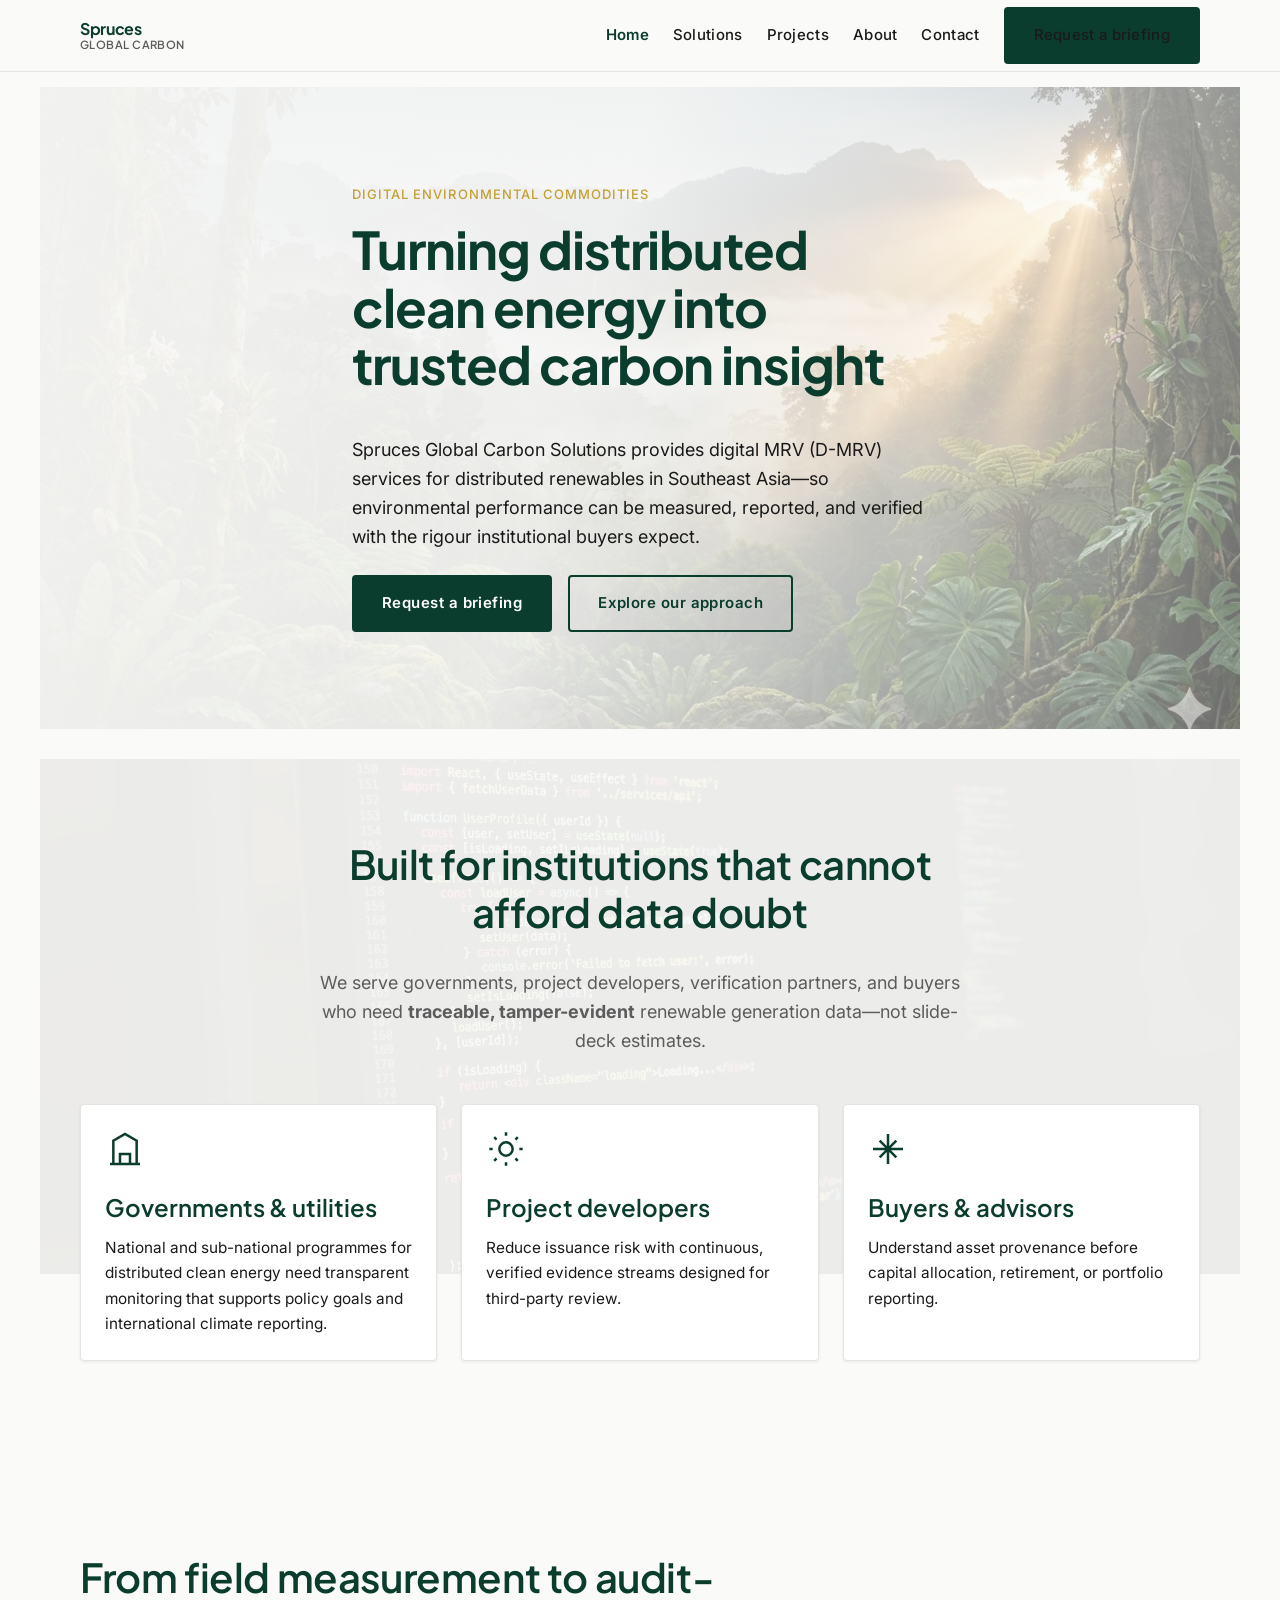
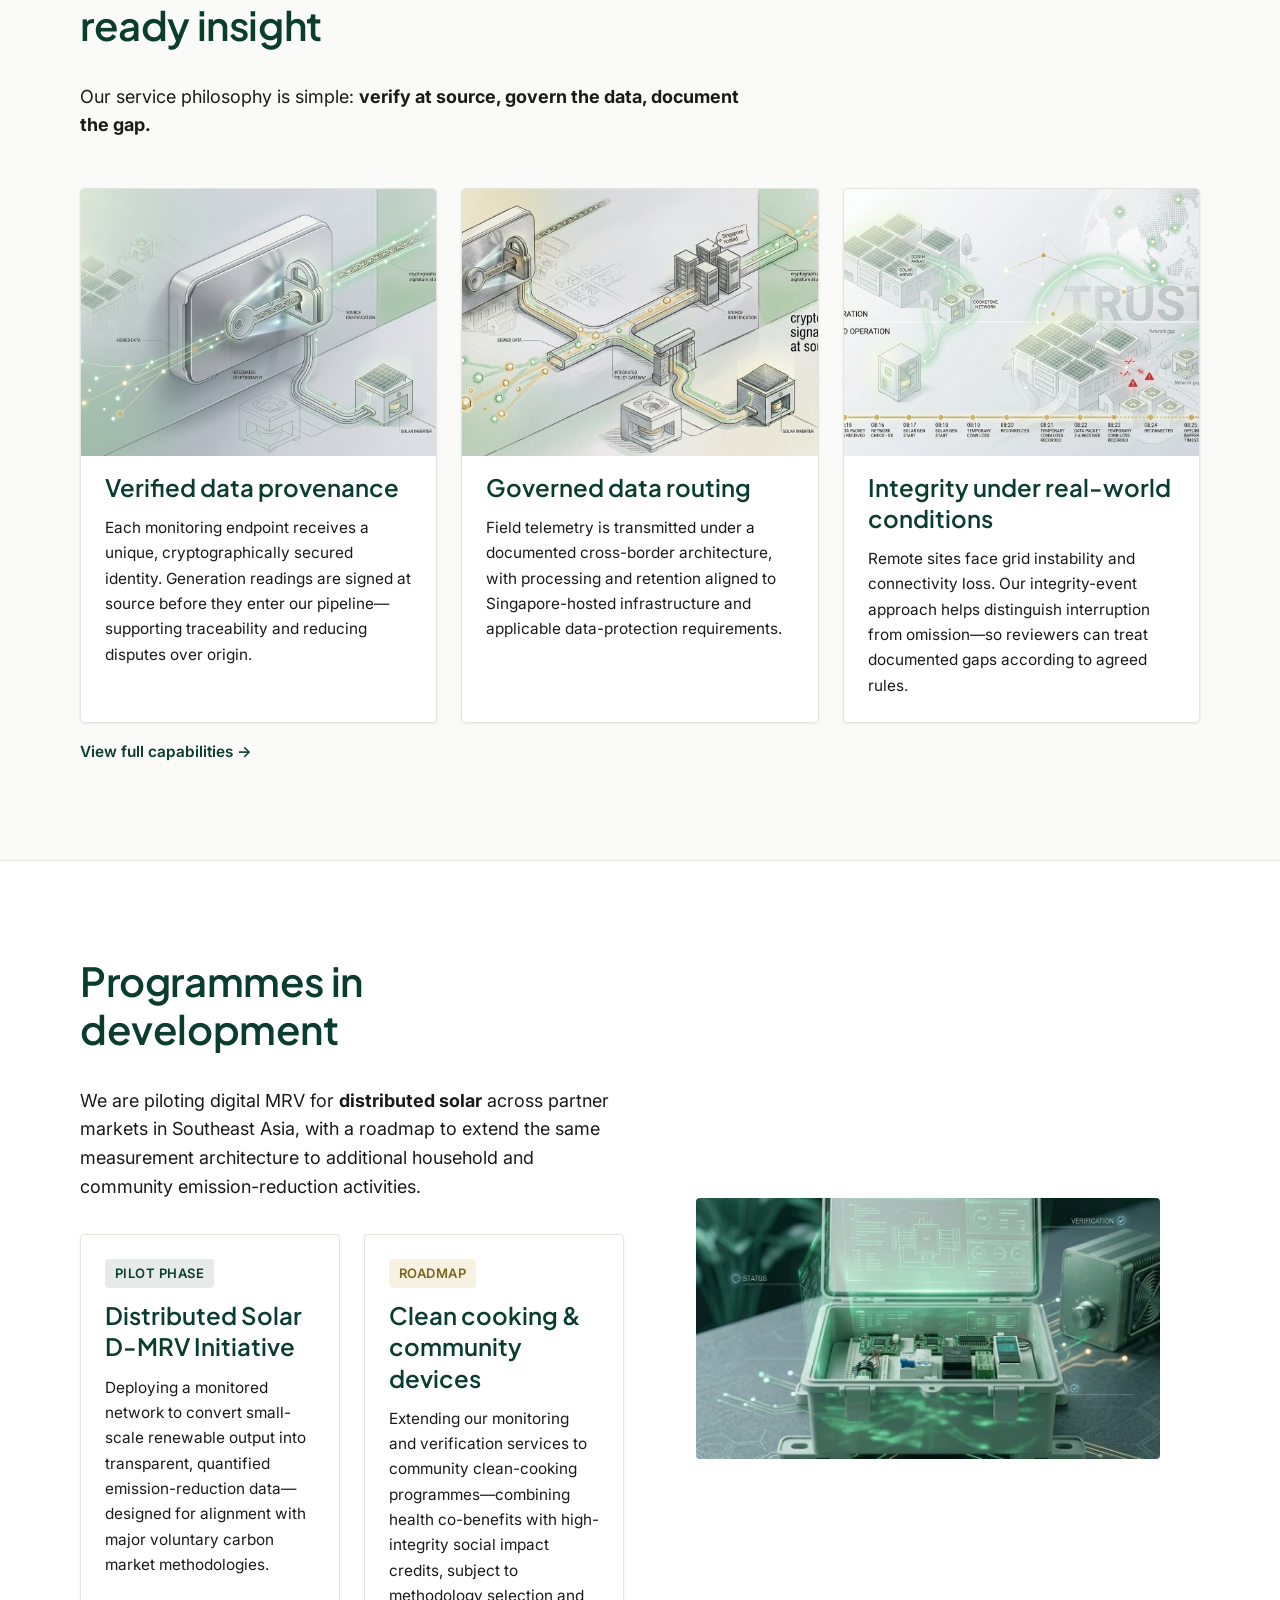
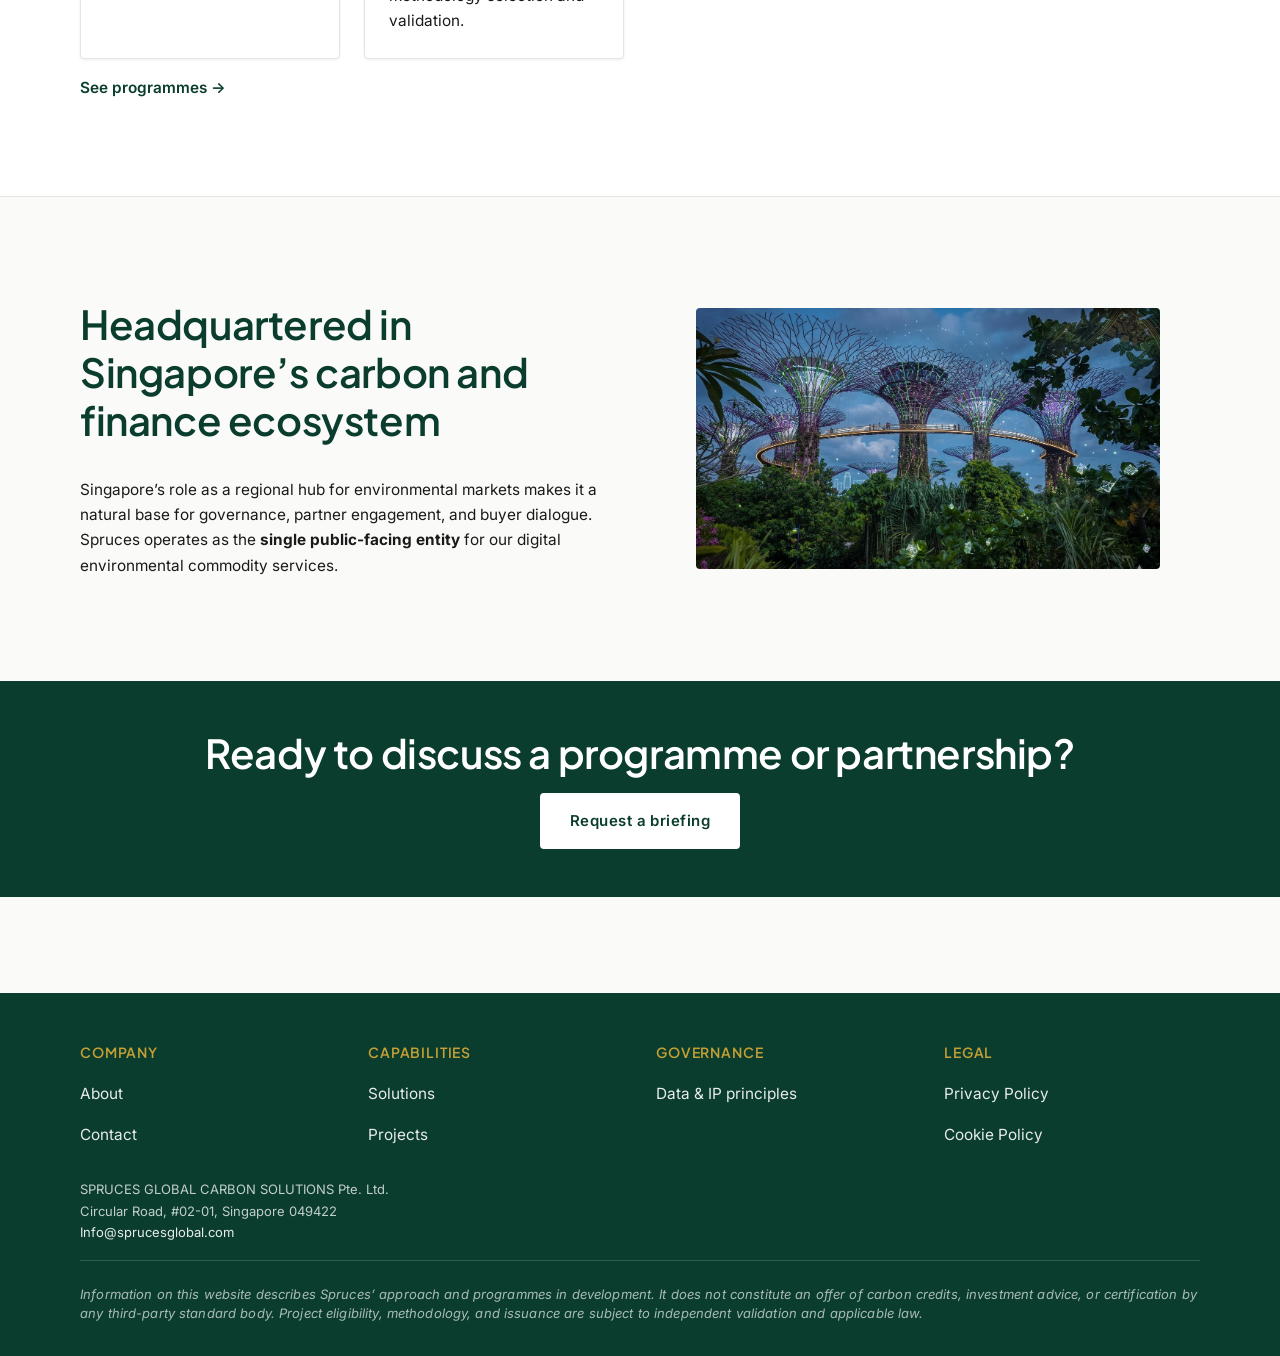
==== index.html @ 0e63444d "company website -v2" ====
<!DOCTYPE html>
<html lang="en">
<head>
  <meta charset="UTF-8">
  <meta name="viewport" content="width=device-width, initial-scale=1.0">
  <title>Spruces Global Carbon | Digital MRV for Distributed Renewables</title>
  <meta name="description" content="Singapore-based digital environmental commodities services. Digital MRV for distributed renewables across Southeast Asia.">
  <link rel="stylesheet" href="css/tokens.css">
  <link rel="stylesheet" href="css/base.css">
  <link rel="stylesheet" href="css/components.css">
  <link rel="stylesheet" href="css/pages.css">
  <link rel="icon" href="assets/logo.svg" type="image/svg+xml">
</head>
<body data-page="home">
  <header class="site-header">
    <div class="container site-header__inner">
      <a href="index.html" class="logo">Spruces<span>Global Carbon</span></a>
      <button class="nav-toggle" type="button" aria-expanded="false" aria-controls="site-nav">Menu</button>
      <nav id="site-nav" class="site-nav" aria-label="Main">
        <a href="index.html" data-nav="home">Home</a>
        <a href="solutions.html" data-nav="solutions">Solutions</a>
        <a href="projects.html" data-nav="projects">Projects</a>
        <a href="about.html" data-nav="about">About</a>
        <a href="contact.html" data-nav="contact">Contact</a>
        <a href="contact.html" class="btn btn--primary">Request a briefing</a>
      </nav>
    </div>
  </header>

  <main>
    <section class="hero" aria-labelledby="hero-title">
      <figure class="figure figure--hero" data-label="Hero image — home-hero">
        <img src="assets/images/home-hero.jpg" alt="Digital MRV services connecting field monitoring to verified carbon insight" width="1920" height="1080">
      </figure>
      <div class="hero__scrim" aria-hidden="true"></div>
      <div class="container hero__content">
        <p class="eyebrow">Digital environmental commodities</p>
        <h1 id="hero-title">Turning distributed clean energy into trusted carbon insight</h1>
        <p class="text-lg">Spruces Global Carbon Solutions provides digital MRV (D-MRV) services for distributed renewables in Southeast Asia&mdash;so environmental performance can be measured, reported, and verified with the rigour institutional buyers expect.</p>
        <div class="btn-group">
          <a href="contact.html" class="btn btn--primary">Request a briefing</a>
          <a href="solutions.html" class="btn btn--secondary">Explore our approach</a>
        </div>
      </div>
    </section>

    <section class="section section--trust" aria-labelledby="trust-title">
      <figure class="figure figure--21x9" data-label="Optional — home-trust-bg">
        <img src="assets/images/home-trust-bg.jpg" alt="" role="presentation">
      </figure>
      <div class="container">
        <div class="section-header section-header--center">
          <h2 id="trust-title">Built for institutions that cannot afford data doubt</h2>
          <p class="text-lg text-muted">We serve governments, project developers, verification partners, and buyers who need <strong>traceable, tamper-evident</strong> renewable generation data—not slide-deck estimates.</p>
        </div>
        <div class="card-grid card-grid--3">
          <article class="card">
            <svg class="card__icon" viewBox="0 0 24 24" fill="none" stroke="currentColor" stroke-width="1.5" aria-hidden="true"><path d="M3 21h18M5 21V7l7-4 7 4v14M9 21v-6h6v6"/></svg>
            <h3>Governments &amp; utilities</h3>
            <p>National and sub-national programmes for distributed clean energy need transparent monitoring that supports policy goals and international climate reporting.</p>
          </article>
          <article class="card">
            <svg class="card__icon" viewBox="0 0 24 24" fill="none" stroke="currentColor" stroke-width="1.5" aria-hidden="true"><circle cx="12" cy="12" r="4"/><path d="M12 2v2M12 20v2M4.93 4.93l1.41 1.41M17.66 17.66l1.41 1.41M2 12h2M20 12h2M4.93 19.07l1.41-1.41M17.66 6.34l1.41-1.41"/></svg>
            <h3>Project developers</h3>
            <p>Reduce issuance risk with continuous, verified evidence streams designed for third-party review.</p>
          </article>
          <article class="card">
            <svg class="card__icon" viewBox="0 0 24 24" fill="none" stroke="currentColor" stroke-width="1.5" aria-hidden="true"><path d="M12 3v18M3 12h18M7 7l10 10M17 7L7 17"/></svg>
            <h3>Buyers &amp; advisors</h3>
            <p>Understand asset provenance before capital allocation, retirement, or portfolio reporting.</p>
          </article>
        </div>
      </div>
    </section>

    <section class="section" aria-labelledby="pillars-title">
      <div class="container">
        <div class="section-header">
          <h2 id="pillars-title">From field measurement to audit-ready insight</h2>
          <p class="text-lg">Our service philosophy is simple: <strong>verify at source, govern the data, document the gap.</strong></p>
        </div>
        <div class="card-grid card-grid--3">
          <article class="card pillar-card">
            <figure class="figure figure--4x3" data-label="home-pillar-1">
              <img src="assets/images/home-pillar-1.jpg" alt="Field monitoring endpoint at a solar installation" loading="lazy">
            </figure>
            <h3>Verified data provenance</h3>
            <p>Each monitoring endpoint receives a unique, cryptographically secured identity. Generation readings are signed at source before they enter our pipeline&mdash;supporting traceability and reducing disputes over origin.</p>
          </article>
          <article class="card pillar-card">
            <figure class="figure figure--4x3" data-label="home-pillar-2">
              <img src="assets/images/home-pillar-2.jpg" alt="Governed data routing across Southeast Asia" loading="lazy">
            </figure>
            <h3>Governed data routing</h3>
            <p>Field telemetry is transmitted under a documented cross-border architecture, with processing and retention aligned to Singapore-hosted infrastructure and applicable data-protection requirements.</p>
          </article>
          <article class="card pillar-card">
            <figure class="figure figure--4x3" data-label="home-pillar-3">
              <img src="assets/images/home-pillar-3.jpg" alt="Remote solar site monitoring" loading="lazy">
            </figure>
            <h3>Integrity under real-world conditions</h3>
            <p>Remote sites face grid instability and connectivity loss. Our integrity-event approach helps distinguish interruption from omission&mdash;so reviewers can treat documented gaps according to agreed rules.</p>
          </article>
        </div>
        <a href="solutions.html" class="link-arrow">View full capabilities →</a>
      </div>
    </section>

    <section class="section" style="background: var(--color-surface); border-block: 1px solid var(--color-border);" aria-labelledby="programmes-title">
      <div class="container">
        <div class="split">
          <div>
            <h2 id="programmes-title">Programmes in development</h2>
            <p class="text-lg">We are piloting digital MRV for <strong>distributed solar</strong> across partner markets in Southeast Asia, with a roadmap to extend the same measurement architecture to additional household and community emission-reduction activities.</p>
            <div class="card-grid card-grid--2" style="margin-top: 2rem;">
              <article class="card">
                <span class="badge badge--pilot">Pilot phase</span>
                <h3>Distributed Solar D-MRV Initiative</h3>
                <p>Deploying a monitored network to convert small-scale renewable output into transparent, quantified emission-reduction data&mdash;designed for alignment with major voluntary carbon market methodologies.</p>
              </article>
              <article class="card">
                <span class="badge badge--roadmap">Roadmap</span>
                <h3>Clean cooking &amp; community devices</h3>
                <p>Extending our monitoring and verification services to community clean-cooking programmes&mdash;combining health co-benefits with high-integrity social impact credits, subject to methodology selection and validation.</p>
              </article>
            </div>
            <a href="projects.html" class="link-arrow">See programmes →</a>
          </div>
          <figure class="figure figure--16x9" data-label="home-projects">
            <img src="assets/images/home-projects.jpg" alt="Distributed solar monitoring and community device telemetry programmes" loading="lazy">
          </figure>
        </div>
      </div>
    </section>

    <section class="section" aria-labelledby="singapore-title">
      <div class="container singapore-block">
        <div>
          <h2 id="singapore-title">Headquartered in Singapore&rsquo;s carbon and finance ecosystem</h2>
          <p>Singapore&rsquo;s role as a regional hub for environmental markets makes it a natural base for governance, partner engagement, and buyer dialogue. Spruces operates as the <strong>single public-facing entity</strong> for our digital environmental commodity services.</p>
        </div>
        <figure class="figure figure--16x9" data-label="home-singapore">
          <img src="assets/images/home-singapore.jpg" alt="Singapore financial district at dusk" loading="lazy">
        </figure>
      </div>
    </section>

    <section class="cta-band" aria-labelledby="cta-title">
      <div class="container">
        <h2 id="cta-title">Ready to discuss a programme or partnership?</h2>
        <a href="contact.html" class="btn btn--primary">Request a briefing</a>
      </div>
    </section>
  </main>

  <footer class="site-footer">
    <div class="container">
      <div class="footer-grid">
        <div>
          <h4>Company</h4>
          <p><a href="about.html">About</a></p>
          <p><a href="contact.html">Contact</a></p>
        </div>
        <div>
          <h4>Capabilities</h4>
          <p><a href="solutions.html">Solutions</a></p>
          <p><a href="projects.html">Projects</a></p>
        </div>
        <div>
          <h4>Governance</h4>
          <p><a href="about.html#governance">Data &amp; IP principles</a></p>
        </div>
        <div>
          <h4>Legal</h4>
          <p><a href="privacy.html">Privacy Policy</a></p>
          <p><a href="cookie.html">Cookie Policy</a></p>
        </div>
      </div>
      <p class="footer-entity">
        SPRUCES GLOBAL CARBON SOLUTIONS Pte. Ltd.<br>
        Circular Road, #02-01, Singapore 049422<br>
        <a href="mailto:Info@sprucesglobal.com">Info@sprucesglobal.com</a>
      </p>
      <p class="footer-disclaimer">
        <em>Information on this website describes Spruces&rsquo; approach and programmes in development. It does not constitute an offer of carbon credits, investment advice, or certification by any third-party standard body. Project eligibility, methodology, and issuance are subject to independent validation and applicable law.</em>
      </p>
    </div>
  </footer>
  <script src="js/main.js"></script>
</body>
</html>
---- css/tokens.css ----
:root {
  --color-primary: #0b3d2e;
  --color-primary-light: #1a5c45;
  --color-accent: #c4a035;
  --color-bg: #fafaf8;
  --color-surface: #ffffff;
  --color-text: #1a1a1a;
  --color-text-muted: #5c5c5c;
  --color-border: #e5e5e0;

  --font-heading: "Plus Jakarta Sans", Arial, sans-serif;
  --font-body: "Inter", Helvetica, sans-serif;

  --size-hero: clamp(2.25rem, 5vw, 3.25rem);
  --size-h2: clamp(1.75rem, 3.5vw, 2.5rem);
  --size-h3: clamp(1.25rem, 2vw, 1.5rem);
  --size-body-lg: clamp(1rem, 1.5vw, 1.125rem);
  --size-body: clamp(0.9375rem, 1.2vw, 1rem);
  --size-caption: 0.8125rem;
  --size-nav: 0.9375rem;
  --size-button: 0.9375rem;

  --lh-hero: 1.1;
  --lh-heading: 1.2;
  --lh-body: 1.65;

  --space-section: clamp(4rem, 8vw, 6rem);
  --space-block: clamp(2rem, 4vw, 3rem);
  --max-width: 70rem;
  --header-height: 4.5rem;
  --radius: 4px;
  --shadow-card: 0 1px 3px rgba(11, 61, 46, 0.08);
}
---- css/base.css ----
@import url("https://fonts.googleapis.com/css2?family=Inter:wght@400;500;600&family=Plus+Jakarta+Sans:wght@600;700&display=swap");

*,
*::before,
*::after {
  box-sizing: border-box;
}

html {
  scroll-behavior: smooth;
}

body {
  margin: 0;
  font-family: var(--font-body);
  font-size: var(--size-body);
  line-height: var(--lh-body);
  color: var(--color-text);
  background: var(--color-bg);
  -webkit-font-smoothing: antialiased;
}

img {
  max-width: 100%;
  height: auto;
  display: block;
}

a {
  color: var(--color-primary);
  text-decoration-thickness: 1px;
  text-underline-offset: 0.15em;
}

a:hover {
  color: var(--color-primary-light);
}

h1,
h2,
h3,
h4 {
  font-family: var(--font-heading);
  color: var(--color-primary);
  margin-top: 0;
}

h1 {
  font-size: var(--size-hero);
  font-weight: 700;
  line-height: var(--lh-hero);
  letter-spacing: -0.02em;
}

h2 {
  font-size: var(--size-h2);
  font-weight: 600;
  line-height: var(--lh-heading);
  letter-spacing: -0.01em;
}

h3 {
  font-size: var(--size-h3);
  font-weight: 600;
  line-height: 1.3;
}

p {
  margin: 0 0 1rem;
}

p:last-child {
  margin-bottom: 0;
}

ul {
  margin: 0 0 1rem;
  padding-left: 1.25rem;
}

main {
  min-height: calc(100vh - var(--header-height) - 12rem);
}

.container {
  width: min(100% - 2rem, var(--max-width));
  margin-inline: auto;
}

.section {
  padding-block: var(--space-section);
}

.section--tight {
  padding-block: var(--space-block);
}

.text-muted {
  color: var(--color-text-muted);
}

.text-lg {
  font-size: var(--size-body-lg);
  line-height: 1.6;
}

.eyebrow {
  font-family: var(--font-body);
  font-size: var(--size-caption);
  font-weight: 500;
  letter-spacing: 0.08em;
  text-transform: uppercase;
  color: var(--color-accent);
  margin-bottom: 1rem;
}

.sr-only {
  position: absolute;
  width: 1px;
  height: 1px;
  padding: 0;
  margin: -1px;
  overflow: hidden;
  clip: rect(0, 0, 0, 0);
  white-space: nowrap;
  border: 0;
}
---- css/components.css ----
/* Header */
.site-header {
  position: sticky;
  top: 0;
  z-index: 100;
  background: rgba(250, 250, 248, 0.95);
  backdrop-filter: blur(8px);
  border-bottom: 1px solid var(--color-border);
  height: var(--header-height);
}

.site-header__inner {
  display: flex;
  align-items: center;
  justify-content: space-between;
  height: 100%;
  gap: 1rem;
}

.logo {
  font-family: var(--font-heading);
  font-weight: 700;
  font-size: 1rem;
  color: var(--color-primary);
  text-decoration: none;
  letter-spacing: -0.02em;
  line-height: 1.2;
  white-space: nowrap;
}

.logo span {
  display: block;
  font-size: 0.7rem;
  font-weight: 600;
  color: var(--color-text-muted);
  letter-spacing: 0.04em;
  text-transform: uppercase;
}

.nav-toggle {
  display: none;
  background: none;
  border: 1px solid var(--color-border);
  border-radius: var(--radius);
  padding: 0.5rem 0.75rem;
  font-family: var(--font-body);
  font-size: var(--size-caption);
  cursor: pointer;
  color: var(--color-primary);
}

.site-nav {
  display: flex;
  align-items: center;
  gap: 1.5rem;
}

.site-nav a {
  font-size: var(--size-nav);
  font-weight: 500;
  letter-spacing: 0.02em;
  text-decoration: none;
  color: var(--color-text);
}

.site-nav a:hover,
.site-nav a.is-active {
  color: var(--color-primary);
}

.site-nav a.is-active {
  font-weight: 600;
}

/* Buttons */
.btn {
  display: inline-flex;
  align-items: center;
  justify-content: center;
  gap: 0.35rem;
  font-family: var(--font-body);
  font-size: var(--size-button);
  font-weight: 600;
  letter-spacing: 0.03em;
  padding: 0.875rem 1.75rem;
  border-radius: var(--radius);
  border: 2px solid transparent;
  text-decoration: none;
  cursor: pointer;
  transition: background 0.2s, color 0.2s, border-color 0.2s;
}

.btn--primary {
  background: var(--color-primary);
  color: #fff;
  border-color: var(--color-primary);
}

.btn--primary:hover {
  background: var(--color-primary-light);
  border-color: var(--color-primary-light);
  color: #fff;
}

.btn--secondary {
  background: transparent;
  color: var(--color-primary);
  border-color: var(--color-primary);
}

.btn--secondary:hover {
  background: var(--color-primary);
  color: #fff;
}

.btn-group {
  display: flex;
  flex-wrap: wrap;
  gap: 1rem;
  margin-top: 1.5rem;
}

/* Cards */
.card-grid {
  display: grid;
  gap: 1.5rem;
}

@media (min-width: 768px) {
  .card-grid--3 {
    grid-template-columns: repeat(3, 1fr);
  }

  .card-grid--2 {
    grid-template-columns: repeat(2, 1fr);
  }
}

.card {
  background: var(--color-surface);
  border: 1px solid var(--color-border);
  border-radius: var(--radius);
  padding: 1.5rem;
  box-shadow: var(--shadow-card);
}

.card__icon {
  width: 2.5rem;
  height: 2.5rem;
  margin-bottom: 1rem;
  color: var(--color-primary);
}

.card h3 {
  margin-bottom: 0.75rem;
}

.badge {
  display: inline-block;
  font-size: var(--size-caption);
  font-weight: 600;
  letter-spacing: 0.04em;
  text-transform: uppercase;
  padding: 0.25rem 0.6rem;
  border-radius: var(--radius);
  margin-bottom: 0.75rem;
}

.badge--pilot {
  background: rgba(11, 61, 46, 0.1);
  color: var(--color-primary);
}

.badge--roadmap {
  background: rgba(196, 160, 53, 0.15);
  color: #7a6520;
}

/* Media / placeholders */
.figure {
  position: relative;
  overflow: hidden;
  border-radius: var(--radius);
  background: var(--color-primary);
  display: flex;
}

.figure img {
  display: block;
  width: 100%;
  height: 100%;
  object-fit: cover;
  object-position: center;
}

.figure.has-placeholder img {
  position: absolute;
  width: 1px;
  height: 1px;
  opacity: 0;
  pointer-events: none;
}

.figure.has-placeholder::after {
  content: attr(data-label);
  position: absolute;
  inset: 0;
  display: flex;
  align-items: center;
  justify-content: center;
  padding: 2rem;
  text-align: center;
  font-size: var(--size-caption);
  color: rgba(255, 255, 255, 0.75);
  letter-spacing: 0.05em;
  text-transform: uppercase;
}

.figure--hero {
  position: absolute;
  inset: 0;
  z-index: 0;
  border-radius: 0;
}

.figure--hero img {
  width: 100%;
  height: 100%;
  object-fit: cover;
}

.figure--16x9 {
  aspect-ratio: 16 / 9;
}

.figure--4x3 {
  aspect-ratio: 4 / 3;
}

.figure--21x9 {
  aspect-ratio: 21 / 9;
}

/* Callout */
.callout {
  border-left: 3px solid var(--color-accent);
  padding: 1rem 1.25rem;
  background: var(--color-surface);
  font-size: var(--size-caption);
  color: var(--color-text-muted);
  margin-top: 1.5rem;
}

/* Table */
.data-table {
  width: 100%;
  border-collapse: collapse;
  font-size: var(--size-body);
  background: var(--color-surface);
  border: 1px solid var(--color-border);
  border-radius: var(--radius);
  overflow: hidden;
}

.data-table th,
.data-table td {
  padding: 1rem 1.25rem;
  text-align: left;
  border-bottom: 1px solid var(--color-border);
}

.data-table th {
  font-family: var(--font-heading);
  font-weight: 600;
  color: var(--color-primary);
  background: rgba(11, 61, 46, 0.04);
  width: 30%;
}

.data-table tr:last-child th,
.data-table tr:last-child td {
  border-bottom: none;
}

/* Footer */
.site-footer {
  background: var(--color-primary);
  color: rgba(255, 255, 255, 0.9);
  padding-block: 3rem 2rem;
  margin-top: var(--space-section);
}

.site-footer a {
  color: rgba(255, 255, 255, 0.9);
  text-decoration: none;
}

.site-footer a:hover {
  color: #fff;
  text-decoration: underline;
}

.site-footer h4 {
  font-family: var(--font-heading);
  font-size: 0.875rem;
  font-weight: 600;
  text-transform: uppercase;
  letter-spacing: 0.06em;
  color: var(--color-accent);
  margin-bottom: 1rem;
}

.footer-grid {
  display: grid;
  gap: 2rem;
  margin-bottom: 2rem;
}

@media (min-width: 768px) {
  .footer-grid {
    grid-template-columns: repeat(4, 1fr);
  }
}

.footer-entity {
  font-size: var(--size-caption);
  color: rgba(255, 255, 255, 0.75);
  margin-bottom: 1rem;
}

.footer-disclaimer {
  font-size: var(--size-caption);
  line-height: 1.5;
  letter-spacing: 0.01em;
  color: rgba(255, 255, 255, 0.65);
  border-top: 1px solid rgba(255, 255, 255, 0.15);
  padding-top: 1.5rem;
}

.footer-disclaimer em {
  font-style: italic;
}

/* Form */
.form-group {
  margin-bottom: 1.25rem;
}

.form-group label {
  display: block;
  font-size: var(--size-caption);
  font-weight: 600;
  margin-bottom: 0.35rem;
  color: var(--color-primary);
}

.form-group input,
.form-group select,
.form-group textarea {
  width: 100%;
  font-family: var(--font-body);
  font-size: var(--size-body);
  padding: 0.75rem 1rem;
  border: 1px solid var(--color-border);
  border-radius: var(--radius);
  background: var(--color-surface);
}

.form-group textarea {
  min-height: 8rem;
  resize: vertical;
}

.form-consent {
  font-size: var(--size-caption);
  color: var(--color-text-muted);
}

.form-consent label {
  display: flex;
  gap: 0.5rem;
  align-items: flex-start;
  font-weight: 400;
  color: var(--color-text-muted);
}

.form-consent input {
  width: auto;
  margin-top: 0.2rem;
}

.form-error {
  color: #a33;
  font-size: var(--size-caption);
  margin-top: 0.5rem;
  display: none;
}

.form-error.is-visible {
  display: block;
}

/* Mobile nav */
@media (max-width: 900px) {
  .nav-toggle {
    display: block;
  }

  .site-nav {
    position: fixed;
    top: var(--header-height);
    left: 0;
    right: 0;
    background: var(--color-bg);
    border-bottom: 1px solid var(--color-border);
    flex-direction: column;
    align-items: stretch;
    padding: 1rem;
    gap: 0;
    transform: translateY(-120%);
    opacity: 0;
    pointer-events: none;
    transition: transform 0.25s, opacity 0.25s;
  }

  .site-nav.is-open {
    transform: translateY(0);
    opacity: 1;
    pointer-events: auto;
  }

  .site-nav a,
  .site-nav .btn {
    padding: 0.75rem 0;
    border-bottom: 1px solid var(--color-border);
  }

  .site-nav .btn {
    margin-top: 0.5rem;
    text-align: center;
  }
}
---- css/pages.css ----
/* Hero — home */
.hero {
  position: relative;
  min-height: min(85vh, 42rem);
  display: flex;
  align-items: center;
  padding-block: 4rem;
  overflow: hidden;
}

.hero__scrim {
  position: absolute;
  inset: 0;
  z-index: 1;
  background: linear-gradient(
    105deg,
    rgba(250, 250, 248, 0.97) 0%,
    rgba(250, 250, 248, 0.92) 45%,
    rgba(250, 250, 248, 0.4) 100%
  );
}

.hero__content {
  position: relative;
  z-index: 2;
  max-width: 36rem;
}

/* Page hero — inner pages */
.page-hero {
  padding-block: var(--space-section) var(--space-block);
  background: var(--color-surface);
  border-bottom: 1px solid var(--color-border);
}

.page-hero--split {
  display: grid;
  gap: 2rem;
  align-items: center;
}

@media (min-width: 900px) {
  .page-hero--split {
    grid-template-columns: 1fr 1fr;
  }
}

.page-hero__content {
  max-width: 36rem;
}

/* Trust section background */
.section--trust {
  position: relative;
}

.section--trust .figure--21x9 {
  position: absolute;
  inset: 0;
  opacity: 0.06;
  pointer-events: none;
  border-radius: 0;
}

.section--trust .container {
  position: relative;
  z-index: 1;
}

/* Pillar cards with images */
.pillar-card .figure {
  margin: -1.5rem -1.5rem 1rem;
  border-radius: var(--radius) var(--radius) 0 0;
}

/* Split content + image */
.split {
  display: grid;
  gap: 2rem;
  align-items: center;
}

@media (min-width: 900px) {
  .split {
    grid-template-columns: 1fr 1fr;
  }

  .split--reverse .split__media {
    order: -1;
  }
}

/* CTA band */
.cta-band {
  background: var(--color-primary);
  color: #fff;
  padding-block: var(--space-block);
  text-align: center;
}

.cta-band h2 {
  color: #fff;
  margin-bottom: 1rem;
}

.cta-band .btn--primary {
  background: #fff;
  color: var(--color-primary);
  border-color: #fff;
}

.cta-band .btn--primary:hover {
  background: var(--color-accent);
  border-color: var(--color-accent);
  color: var(--color-primary);
}

/* Singapore section */
.singapore-block {
  display: grid;
  gap: 2rem;
  align-items: center;
}

@media (min-width: 900px) {
  .singapore-block {
    grid-template-columns: 1fr 1fr;
  }
}

/* Project detail */
.project-card {
  display: grid;
  gap: 1.5rem;
}

@media (min-width: 900px) {
  .project-card {
    grid-template-columns: 1.2fr 1fr;
    align-items: start;
  }
}

.project-note {
  font-size: var(--size-caption);
  color: var(--color-text-muted);
  font-style: italic;
  margin-top: 1rem;
  padding-top: 1rem;
  border-top: 1px solid var(--color-border);
}

/* Principles list */
.principles {
  list-style: none;
  padding: 0;
  margin: 0;
}

.principles li {
  padding: 1.25rem 0;
  border-bottom: 1px solid var(--color-border);
}

.principles li:first-child {
  padding-top: 0;
}

.principles strong {
  font-family: var(--font-heading);
  color: var(--color-primary);
}

/* Contact layout */
.contact-layout {
  display: grid;
  gap: 2rem;
}

@media (min-width: 900px) {
  .contact-layout {
    grid-template-columns: 1fr 1.1fr;
  }
}

.contact-info p {
  margin-bottom: 0.5rem;
}

/* Legal stub */
.legal-content {
  max-width: 40rem;
  padding-block: var(--space-section);
}

/* Section intro center */
.section-header {
  max-width: 42rem;
  margin-bottom: var(--space-block);
}

.section-header--center {
  text-align: center;
  margin-inline: auto;
}

.link-arrow {
  font-weight: 600;
  text-decoration: none;
  display: inline-flex;
  align-items: center;
  gap: 0.25rem;
  margin-top: 1rem;
}

.link-arrow:hover {
  gap: 0.5rem;
}
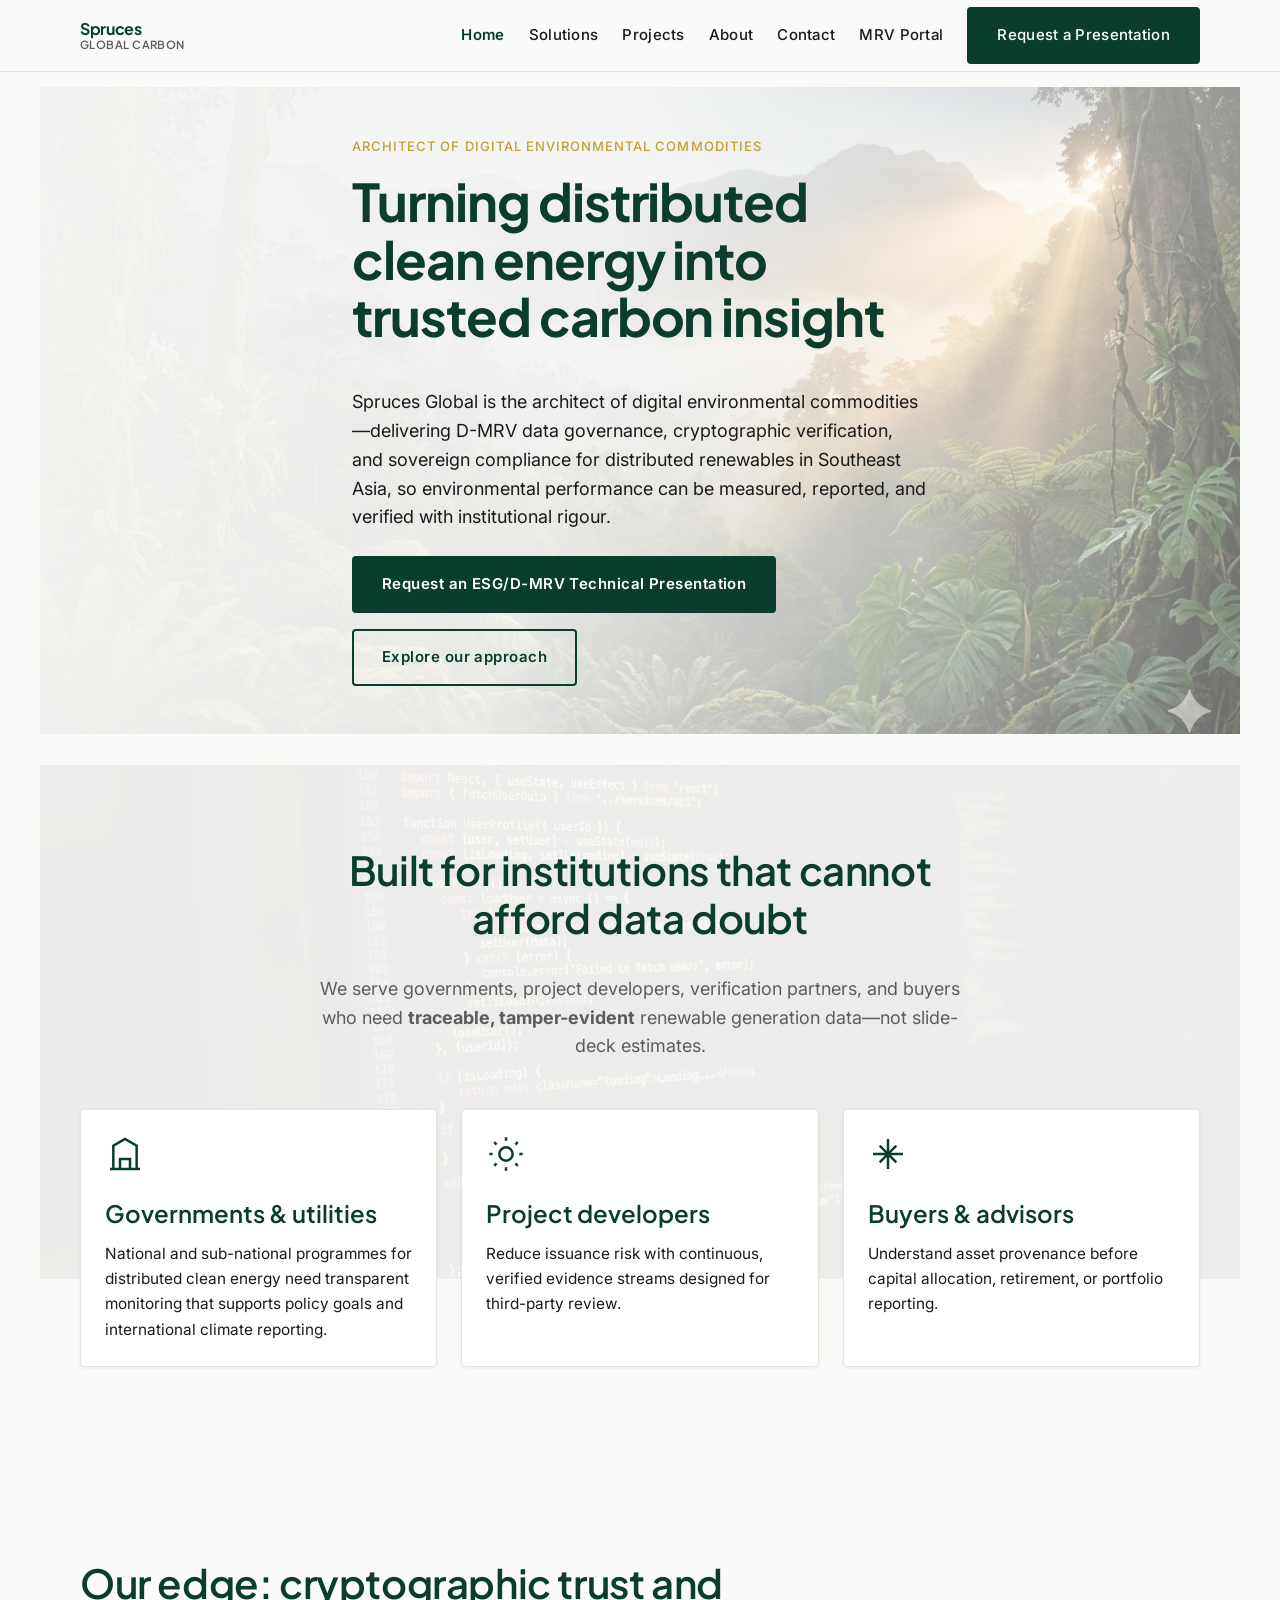
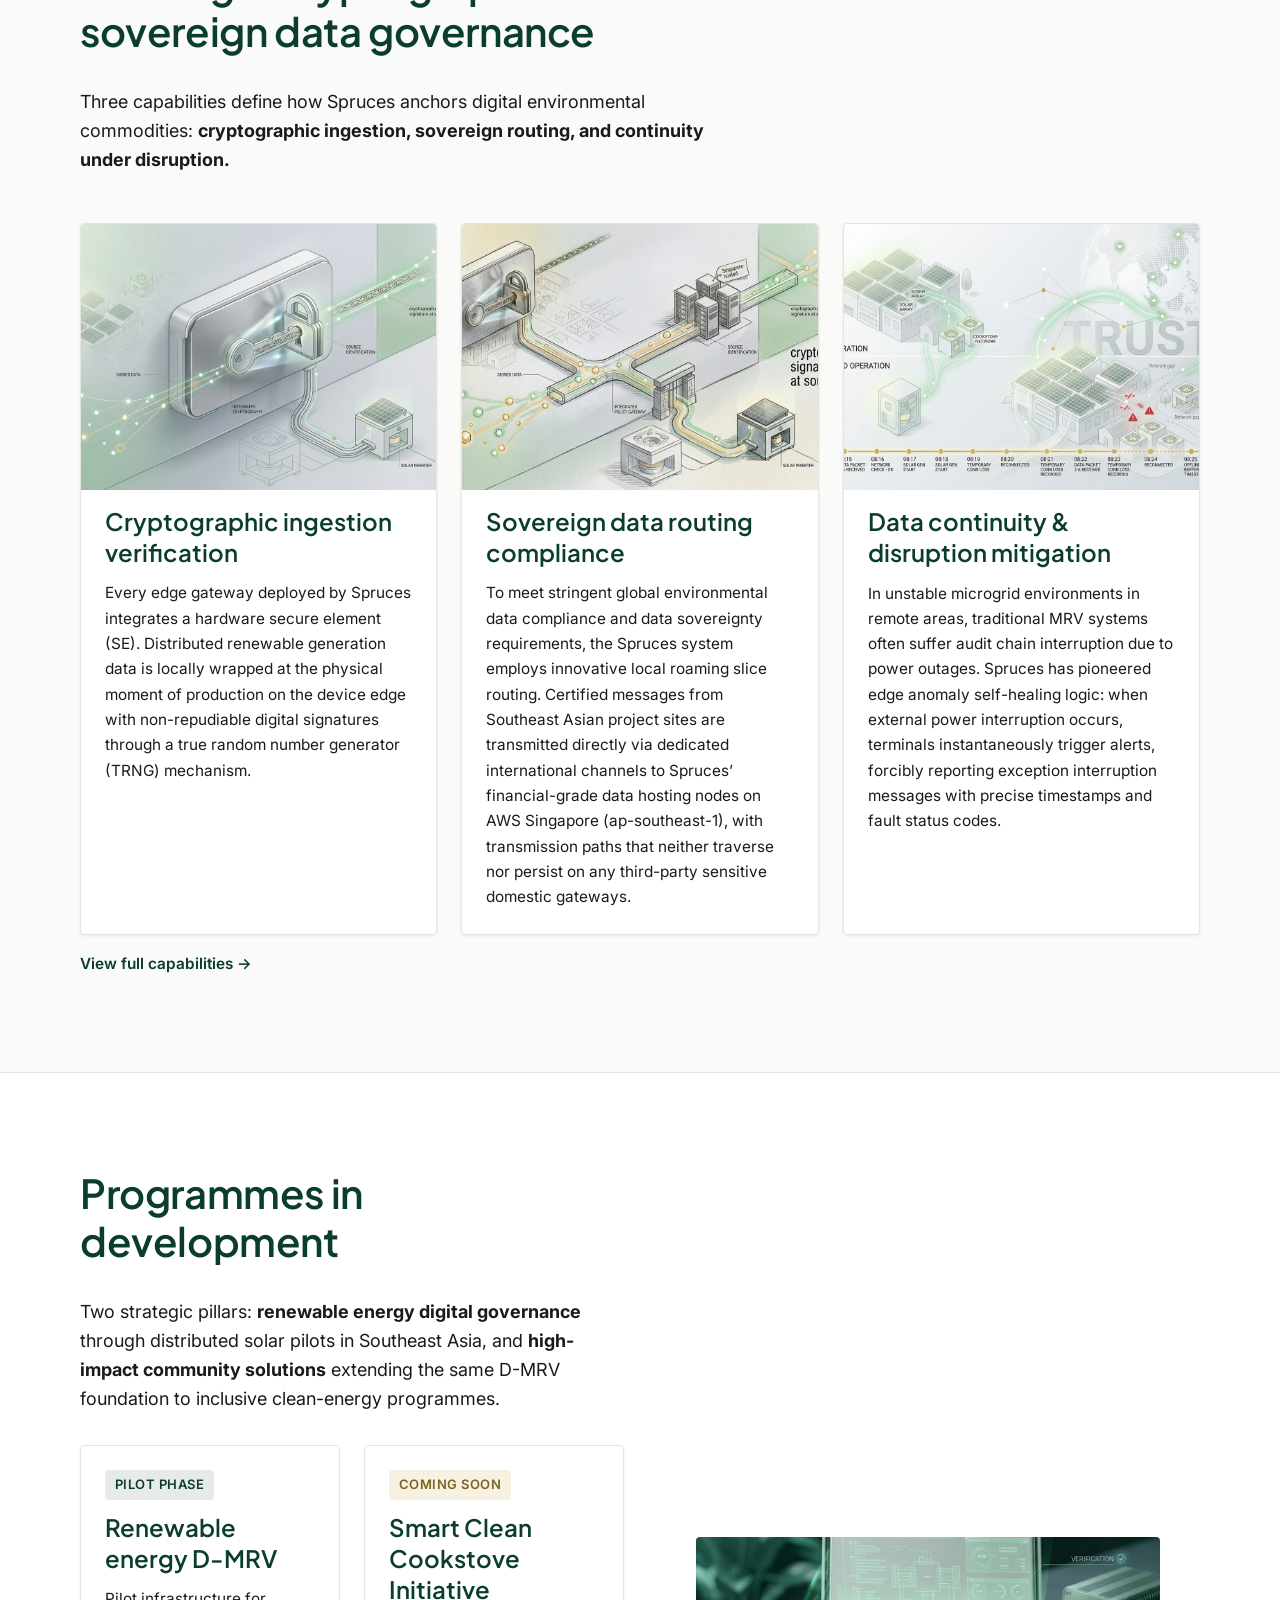
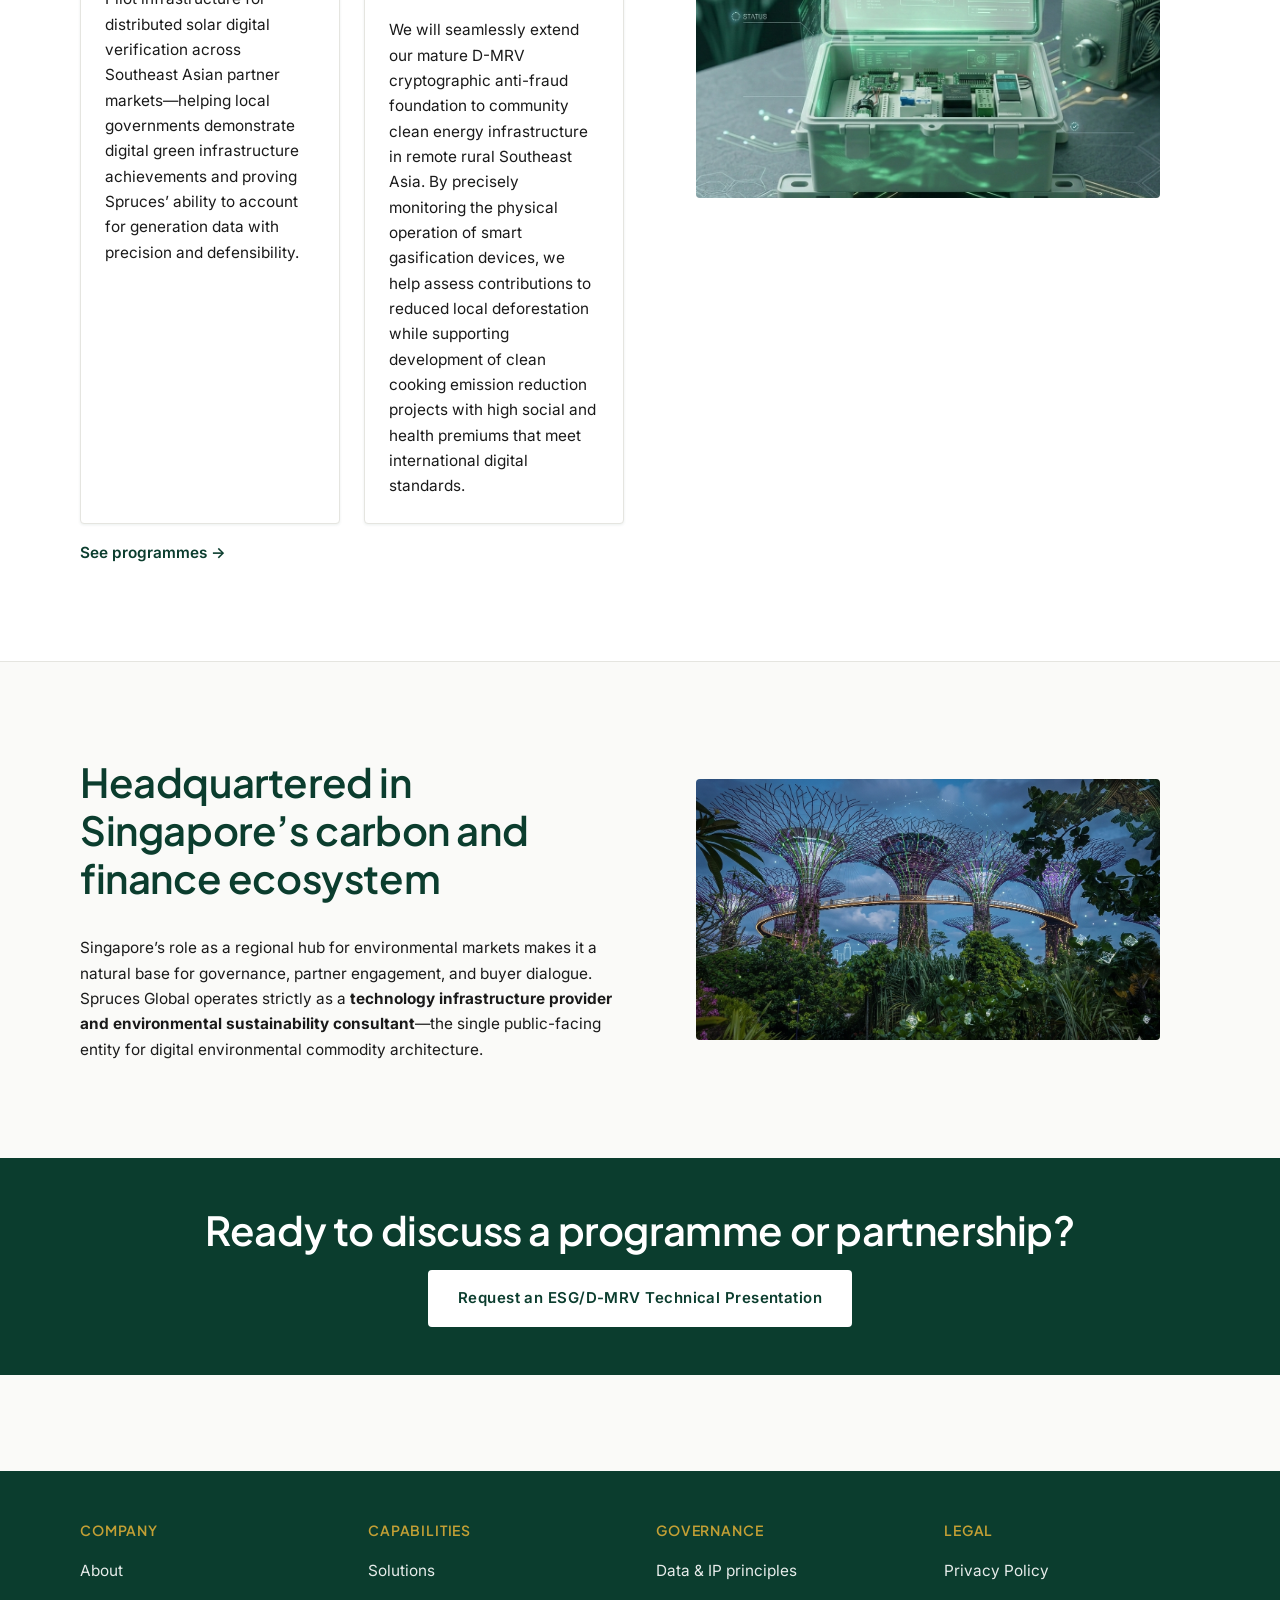
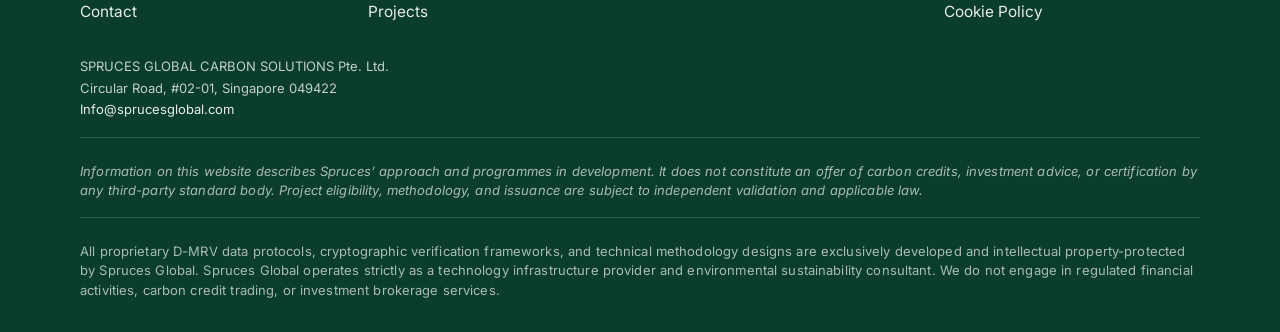
==== commit dc1955df: "company_website_v3" ====
--- a/index.html
+++ b/index.html
@@ -3,8 +3,8 @@
 <head>
   <meta charset="UTF-8">
   <meta name="viewport" content="width=device-width, initial-scale=1.0">
-  <title>Spruces Global Carbon | Digital MRV for Distributed Renewables</title>
-  <meta name="description" content="Singapore-based digital environmental commodities services. Digital MRV for distributed renewables across Southeast Asia.">
+  <title>Spruces Global Carbon | Architect of Digital Environmental Commodities</title>
+  <meta name="description" content="Singapore-based architect of digital environmental commodities. D-MRV data governance, cryptographic trust, and sovereign compliance for distributed renewables across Southeast Asia.">
   <link rel="stylesheet" href="css/tokens.css">
   <link rel="stylesheet" href="css/base.css">
   <link rel="stylesheet" href="css/components.css">
@@ -22,7 +22,8 @@
         <a href="projects.html" data-nav="projects">Projects</a>
         <a href="about.html" data-nav="about">About</a>
         <a href="contact.html" data-nav="contact">Contact</a>
-        <a href="contact.html" class="btn btn--primary">Request a briefing</a>
+        <a href="#" data-nav-portal>MRV Portal</a>
+        <a href="contact.html" class="btn btn--primary">Request a Presentation</a>
       </nav>
     </div>
   </header>
@@ -34,11 +35,11 @@
       </figure>
       <div class="hero__scrim" aria-hidden="true"></div>
       <div class="container hero__content">
-        <p class="eyebrow">Digital environmental commodities</p>
+        <p class="eyebrow">Architect of digital environmental commodities</p>
         <h1 id="hero-title">Turning distributed clean energy into trusted carbon insight</h1>
-        <p class="text-lg">Spruces Global Carbon Solutions provides digital MRV (D-MRV) services for distributed renewables in Southeast Asia&mdash;so environmental performance can be measured, reported, and verified with the rigour institutional buyers expect.</p>
+        <p class="text-lg">Spruces Global is the architect of digital environmental commodities&mdash;delivering D-MRV data governance, cryptographic verification, and sovereign compliance for distributed renewables in Southeast Asia, so environmental performance can be measured, reported, and verified with institutional rigour.</p>
         <div class="btn-group">
-          <a href="contact.html" class="btn btn--primary">Request a briefing</a>
+          <a href="contact.html" class="btn btn--primary">Request an ESG/D-MRV Technical Presentation</a>
           <a href="solutions.html" class="btn btn--secondary">Explore our approach</a>
         </div>
       </div>
@@ -76,30 +77,30 @@
     <section class="section" aria-labelledby="pillars-title">
       <div class="container">
         <div class="section-header">
-          <h2 id="pillars-title">From field measurement to audit-ready insight</h2>
-          <p class="text-lg">Our service philosophy is simple: <strong>verify at source, govern the data, document the gap.</strong></p>
+          <h2 id="pillars-title">Our edge: cryptographic trust and sovereign data governance</h2>
+          <p class="text-lg">Three capabilities define how Spruces anchors digital environmental commodities: <strong>cryptographic ingestion, sovereign routing, and continuity under disruption.</strong></p>
         </div>
         <div class="card-grid card-grid--3">
           <article class="card pillar-card">
             <figure class="figure figure--4x3" data-label="home-pillar-1">
               <img src="assets/images/home-pillar-1.jpg" alt="Field monitoring endpoint at a solar installation" loading="lazy">
             </figure>
-            <h3>Verified data provenance</h3>
-            <p>Each monitoring endpoint receives a unique, cryptographically secured identity. Generation readings are signed at source before they enter our pipeline&mdash;supporting traceability and reducing disputes over origin.</p>
+            <h3>Cryptographic ingestion verification</h3>
+            <p>Every edge gateway deployed by Spruces integrates a hardware secure element (SE). Distributed renewable generation data is locally wrapped at the physical moment of production on the device edge with non-repudiable digital signatures through a true random number generator (TRNG) mechanism.</p>
           </article>
           <article class="card pillar-card">
             <figure class="figure figure--4x3" data-label="home-pillar-2">
               <img src="assets/images/home-pillar-2.jpg" alt="Governed data routing across Southeast Asia" loading="lazy">
             </figure>
-            <h3>Governed data routing</h3>
-            <p>Field telemetry is transmitted under a documented cross-border architecture, with processing and retention aligned to Singapore-hosted infrastructure and applicable data-protection requirements.</p>
+            <h3>Sovereign data routing compliance</h3>
+            <p>To meet stringent global environmental data compliance and data sovereignty requirements, the Spruces system employs innovative local roaming slice routing. Certified messages from Southeast Asian project sites are transmitted directly via dedicated international channels to Spruces&rsquo; financial-grade data hosting nodes on AWS Singapore (ap-southeast-1), with transmission paths that neither traverse nor persist on any third-party sensitive domestic gateways.</p>
           </article>
           <article class="card pillar-card">
             <figure class="figure figure--4x3" data-label="home-pillar-3">
               <img src="assets/images/home-pillar-3.jpg" alt="Remote solar site monitoring" loading="lazy">
             </figure>
-            <h3>Integrity under real-world conditions</h3>
-            <p>Remote sites face grid instability and connectivity loss. Our integrity-event approach helps distinguish interruption from omission&mdash;so reviewers can treat documented gaps according to agreed rules.</p>
+            <h3>Data continuity &amp; disruption mitigation</h3>
+            <p>In unstable microgrid environments in remote areas, traditional MRV systems often suffer audit chain interruption due to power outages. Spruces has pioneered edge anomaly self-healing logic: when external power interruption occurs, terminals instantaneously trigger alerts, forcibly reporting exception interruption messages with precise timestamps and fault status codes.</p>
           </article>
         </div>
         <a href="solutions.html" class="link-arrow">View full capabilities →</a>
@@ -111,17 +112,17 @@
         <div class="split">
           <div>
             <h2 id="programmes-title">Programmes in development</h2>
-            <p class="text-lg">We are piloting digital MRV for <strong>distributed solar</strong> across partner markets in Southeast Asia, with a roadmap to extend the same measurement architecture to additional household and community emission-reduction activities.</p>
+            <p class="text-lg">Two strategic pillars: <strong>renewable energy digital governance</strong> through distributed solar pilots in Southeast Asia, and <strong>high-impact community solutions</strong> extending the same D-MRV foundation to inclusive clean-energy programmes.</p>
             <div class="card-grid card-grid--2" style="margin-top: 2rem;">
               <article class="card">
                 <span class="badge badge--pilot">Pilot phase</span>
-                <h3>Distributed Solar D-MRV Initiative</h3>
-                <p>Deploying a monitored network to convert small-scale renewable output into transparent, quantified emission-reduction data&mdash;designed for alignment with major voluntary carbon market methodologies.</p>
+                <h3>Renewable energy D-MRV</h3>
+                <p>Pilot infrastructure for distributed solar digital verification across Southeast Asian partner markets&mdash;helping local governments demonstrate digital green infrastructure achievements and proving Spruces&rsquo; ability to account for generation data with precision and defensibility.</p>
               </article>
               <article class="card">
-                <span class="badge badge--roadmap">Roadmap</span>
-                <h3>Clean cooking &amp; community devices</h3>
-                <p>Extending our monitoring and verification services to community clean-cooking programmes&mdash;combining health co-benefits with high-integrity social impact credits, subject to methodology selection and validation.</p>
+                <span class="badge badge--roadmap">Coming soon</span>
+                <h3>Smart Clean Cookstove Initiative</h3>
+                <p>We will seamlessly extend our mature D-MRV cryptographic anti-fraud foundation to community clean energy infrastructure in remote rural Southeast Asia. By precisely monitoring the physical operation of smart gasification devices, we help assess contributions to reduced local deforestation while supporting development of clean cooking emission reduction projects with high social and health premiums that meet international digital standards.</p>
               </article>
             </div>
             <a href="projects.html" class="link-arrow">See programmes →</a>
@@ -137,7 +138,7 @@
       <div class="container singapore-block">
         <div>
           <h2 id="singapore-title">Headquartered in Singapore&rsquo;s carbon and finance ecosystem</h2>
-          <p>Singapore&rsquo;s role as a regional hub for environmental markets makes it a natural base for governance, partner engagement, and buyer dialogue. Spruces operates as the <strong>single public-facing entity</strong> for our digital environmental commodity services.</p>
+          <p>Singapore&rsquo;s role as a regional hub for environmental markets makes it a natural base for governance, partner engagement, and buyer dialogue. Spruces Global operates strictly as a <strong>technology infrastructure provider and environmental sustainability consultant</strong>&mdash;the single public-facing entity for digital environmental commodity architecture.</p>
         </div>
         <figure class="figure figure--16x9" data-label="home-singapore">
           <img src="assets/images/home-singapore.jpg" alt="Singapore financial district at dusk" loading="lazy">
@@ -148,7 +149,7 @@
     <section class="cta-band" aria-labelledby="cta-title">
       <div class="container">
         <h2 id="cta-title">Ready to discuss a programme or partnership?</h2>
-        <a href="contact.html" class="btn btn--primary">Request a briefing</a>
+        <a href="contact.html" class="btn btn--primary">Request an ESG/D-MRV Technical Presentation</a>
       </div>
     </section>
   </main>
@@ -184,6 +185,7 @@
       <p class="footer-disclaimer">
         <em>Information on this website describes Spruces&rsquo; approach and programmes in development. It does not constitute an offer of carbon credits, investment advice, or certification by any third-party standard body. Project eligibility, methodology, and issuance are subject to independent validation and applicable law.</em>
       </p>
+      <p class="footer-disclaimer">All proprietary D-MRV data protocols, cryptographic verification frameworks, and technical methodology designs are exclusively developed and intellectual property-protected by Spruces Global. Spruces Global operates strictly as a technology infrastructure provider and environmental sustainability consultant. We do not engage in regulated financial activities, carbon credit trading, or investment brokerage services.</p>
     </div>
   </footer>
   <script src="js/main.js"></script>
--- a/css/components.css
+++ b/css/components.css
@@ -70,6 +70,15 @@
 
 .site-nav a.is-active {
   font-weight: 600;
+}
+
+.site-nav a[data-nav-portal] {
+  white-space: nowrap;
+}
+
+.site-nav a.btn--primary,
+.site-nav a.btn--primary:hover {
+  color: #fff;
 }
 
 /* Buttons */
